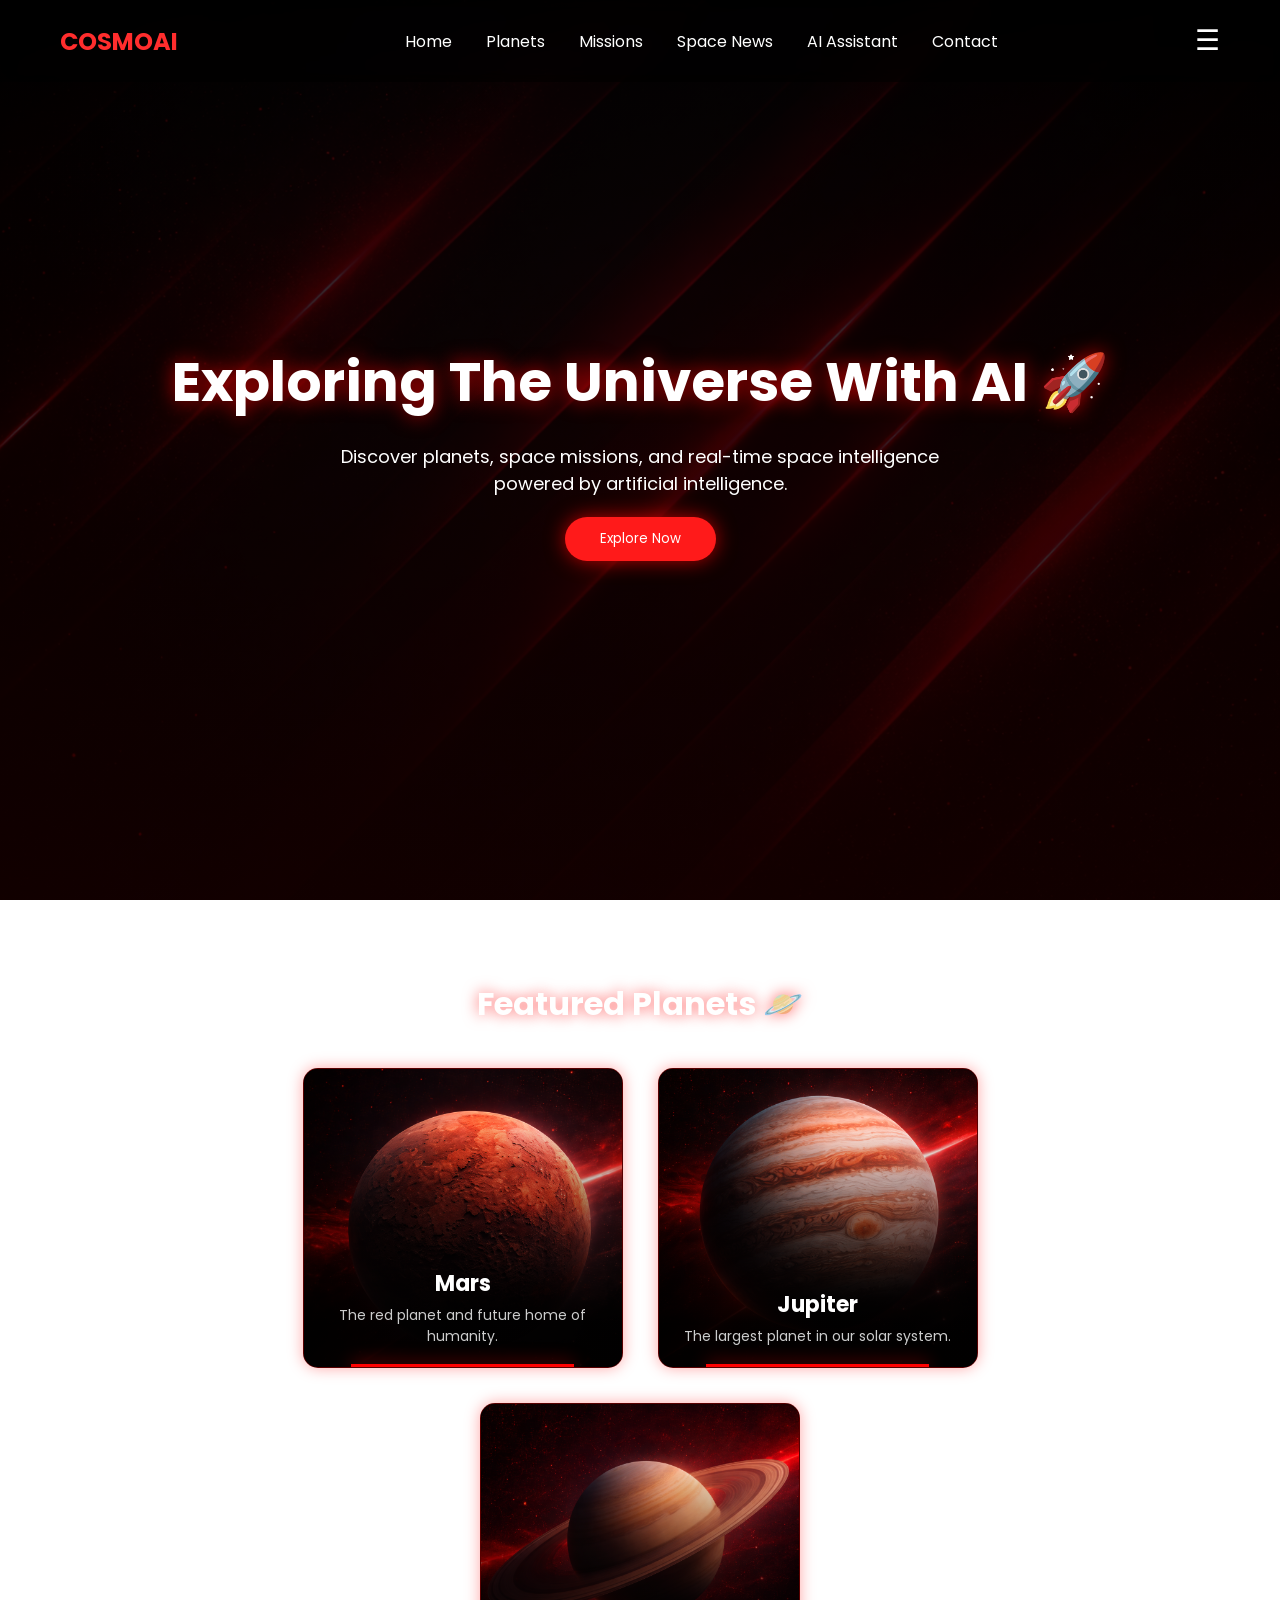
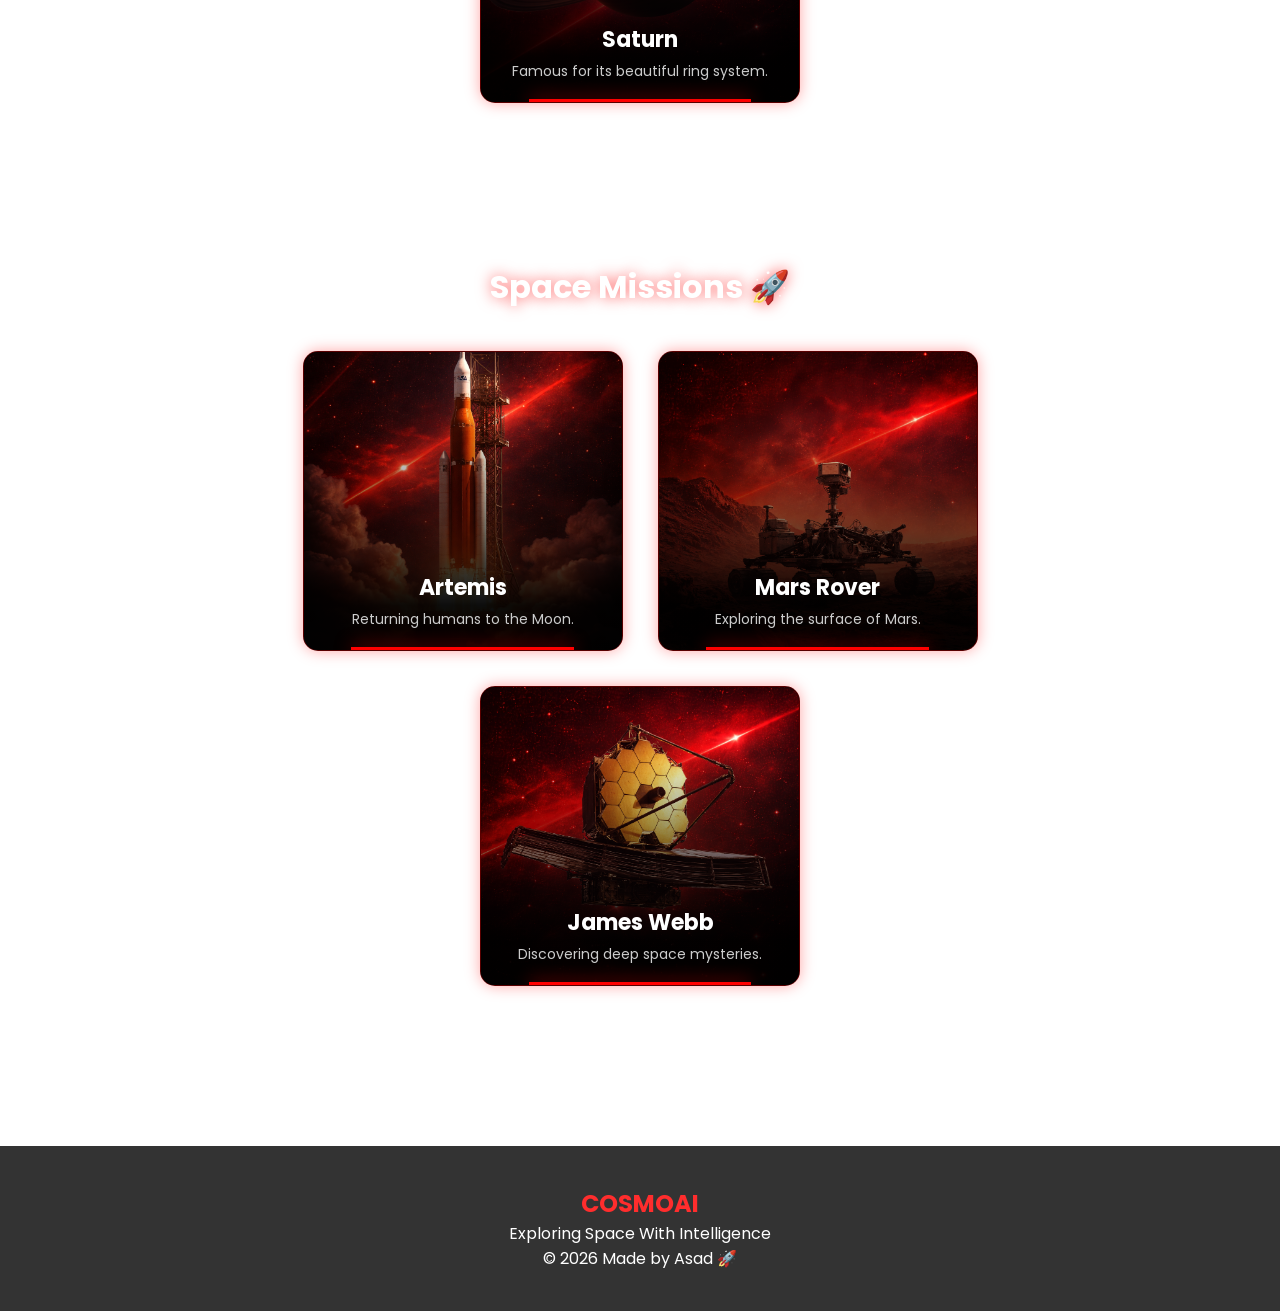
==== front/index.html @ 55594ee5 "good" ====
<!DOCTYPE html>
<html lang="en">
<head>
<meta charset="UTF-8">
<title>CosmoAI</title>
<meta name="viewport" content="width=device-width, initial-scale=1.0">

<link rel="stylesheet" href="index.css">
<link href="https://fonts.googleapis.com/css2?family=Poppins:wght@300;500;700&display=swap" rel="stylesheet">
</head>

<body>

<!-- NAVBAR -->
<header class="navbar">

    <div class="logo">COSMOAI</div>

    <nav class="nav-links">
        <a href="#">Home</a>
        <a href="#">Planets</a>
        <a href="#">Missions</a>
        <a href="#">Space News</a>
        <a href="#">AI Assistant</a>
        <a href="#">Contact</a>
    </nav>

    <!-- MENU BUTTON -->
    <button class="menu-btn" onclick="toggleSidebar()">☰</button>

</header>

<!-- SIDEBAR -->
<div id="sidebar" class="sidebar">

    <span class="close-btn" onclick="toggleSidebar()">✖</span>

    <a href="#">Home</a>
    <a href="#">Planets</a>
    <a href="#">Missions</a>
    <a href="#">Explore</a>
    <a href="#">AI Assistant</a>
    <a href="#">Contact</a>

</div>

<!-- HERO -->
<section class="hero">
<h1>Exploring The Universe With AI 🚀</h1>
<p>
Discover planets, space missions, and real-time space intelligence
powered by artificial intelligence.
</p>
<button class="glow-btn">Explore Now</button>
</section>

<!-- PLANETS --> 
 <section class="section"> 
    <h2>Featured Planets 🪐</h2> 
    <div class="cards"> 
        <div class="card"> 
            <img src="mars1.png"> 
            <div class="card-content"> 
                <h3>Mars</h3> 
                <p>The red planet and future home of humanity.</p> 
            </div> 
        </div> 
        <div class="card"> 
            <img src="jupiter.png"> 
            <div class="card-content"> 
                <h3>Jupiter</h3> 
                <p>The largest planet in our solar system.</p> 
            </div> 
        </div> 
        <div class="card"> 
            <img src="saturn.png"> 
            <div class="card-content"> 
                <h3>Saturn</h3> 
                <p>Famous for its beautiful ring system.</p> 
            </div> 
        </div> 
    </div> 
</section> 

<!-- MISSIONS --> 
 <section class="section"> 
    <h2>Space Missions 🚀</h2> 
    <div class="cards"> 
        <div class="card"> 
            <img src="aretemis1.png"> 
            <div class="card-content"> 
                <h3>Artemis</h3> 
                <p>Returning humans to the Moon.</p> 
            </div> 
        </div> 
        <div class="card"> 
            <img src="mars-rover.png"> 
            <div class="card-content"> 
                <h3>Mars Rover</h3> 
                <p>Exploring the surface of Mars.</p> 
            </div> 
        </div> 
        <div class="card"> 
            <img src="webb.png"> 
            <div class="card-content"> 
                <h3>James Webb</h3> 
                <p>Discovering deep space mysteries.</p> 
            </div> 
        </div> 
    </div> 
</section>

<footer>
<h2>COSMOAI</h2>
<p>Exploring Space With Intelligence</p>
<p>© 2026 Made by Asad 🚀</p>
</footer>

<script src="index.js"></script>

</body>
</html>
---- front/index.css ----
/* =========================
   RESET
========================= */
*{
    margin:0;
    padding:0;
    box-sizing:border-box;
    font-family:'Poppins',sans-serif;
}

body{
    color:white;
    overflow-x:hidden;
}

/* =========================
   BACKGROUND
========================= */
body::before{
    content:"";
    position:fixed;
    width:100%;
    height:100%;
    background:
        linear-gradient(rgba(0,0,0,0.8),rgba(20,0,0,0.85)),
        url("slashes.png");
    background-size:cover;
    background-position:center;
    background-attachment:fixed;
    z-index:-1;
}

/* =========================
   NAVBAR
========================= */
.navbar{
    display:flex;
    justify-content:space-between;
    align-items:center;
    padding:20px 60px;
    background:rgba(0,0,0,0.5);
    backdrop-filter:blur(10px);
    position:fixed;
    width:100%;
    z-index:1000;
}

.logo{
    font-size:24px;
    font-weight:700;
    color:#ff2d2d;
}

.nav-links a{
    color:white;
    text-decoration:none;
    margin-left:30px;
    transition:.3s;
}

.nav-links a:hover{
    color:#ff2d2d;
}

/* =========================
   MENU BUTTON (VISIBLE)
========================= */
.menu-btn{
    font-size:28px;
    background:none;
    border:none;
    color:white;
    cursor:pointer;
    display:block; /* ✅ always visible */
}

/* =========================
   SIDEBAR
========================= */
.sidebar{
    position:fixed;
    top:0;
    left:-260px; /* hidden initially */
    width:260px;
    height:100%;
    background:rgba(0,0,0,0.95);
    backdrop-filter:blur(12px);
    padding-top:80px;
    transition:0.4s ease;
    z-index:2000;
}

/* SHOW SIDEBAR */
.sidebar.active{
    left:0;
}

/* Sidebar Links */
.sidebar a{
    display:block;
    padding:15px 30px;
    color:white;
    text-decoration:none;
    transition:.3s;
}

.sidebar a:hover{
    background:rgba(255,0,0,0.3);
}

/* Close Button */
.close-btn{
    position:absolute;
    top:20px;
    right:20px;
    font-size:24px;
    cursor:pointer;
}

/* =========================
   HERO
========================= */
.hero{
    height:100vh;
    display:flex;
    flex-direction:column;
    justify-content:center;
    align-items:center;
    text-align:center;
    padding:0 20px;
}

.hero h1{
    font-size:55px;
    text-shadow:0 0 20px rgba(255,0,0,0.7);
}

.hero p{
    margin:20px 0;
    max-width:600px;
    font-size:18px;
}

/* =========================
   BUTTON
========================= */
.glow-btn{
    padding:12px 35px;
    border:none;
    border-radius:30px;
    background:#ff1a1a;
    color:white;
    cursor:pointer;
    box-shadow:0 0 20px rgba(255,0,0,0.7);
    transition:.3s;
}

.glow-btn:hover{
    transform:scale(1.1);
    box-shadow:0 0 40px rgba(255,0,0,1);
}

/* =========================
   SECTION
========================= */
.section{
    padding:80px 10%;
    text-align:center;
}

.section h2{
    margin-bottom:40px;
    font-size:32px;
    text-shadow:0 0 15px rgba(255,0,0,0.6);
}

/* =========================
   CARDS
========================= */
.cards{
    display:flex;
    justify-content:center;
    gap:35px;
    flex-wrap:wrap;
}

.card{
    position:relative;
    width:320px;
    height:300px;
    border-radius:15px;
    overflow:hidden;
    background:#000;
    cursor:pointer;
    border:1px solid rgba(255,0,0,.35);
    box-shadow:0 0 15px rgba(255,0,0,.35);
    transition:.4s;
}

.card img{
    width:100%;
    height:100%;
    object-fit:cover;
    transition:.5s;
}

/* Image fixes */
.card img[src*="mars"]{
    object-position:center 40%;
}

.card img[src*="artemis"]{
    object-fit:contain;
    background:black;
}

/* Overlay */
.card::before{
    content:"";
    position:absolute;
    inset:0;
    background:linear-gradient(
        to top,
        rgba(0,0,0,.95) 15%,
        rgba(0,0,0,.5) 45%,
        transparent 80%);
}

/* Text */
.card-content{
    position:absolute;
    bottom:20px;
    left:20px;
    right:20px;
    z-index:2;
}

.card-content h3{
    font-size:22px;
    margin-bottom:5px;
}

.card-content p{
    font-size:14px;
    color:#ccc;
}

/* Glow Line */
.card::after{
    content:"";
    position:absolute;
    bottom:0;
    left:15%;
    width:70%;
    height:3px;
    background:red;
    box-shadow:0 0 18px red;
}

/* Hover */
.card:hover{
    transform:translateY(-10px);
    box-shadow:0 0 35px rgba(255,0,0,.9);
}

.card:hover img{
    transform:scale(1.08);
}

/* =========================
   FOOTER
========================= */
footer{
    background:rgba(0,0,0,0.8);
    padding:40px;
    text-align:center;
    margin-top:80px;
}

footer h2{
    color:#ff2d2d;
}

/* =========================
   MOBILE
========================= */
@media(max-width:900px){

    .nav-links{
        display:none;
    }
}
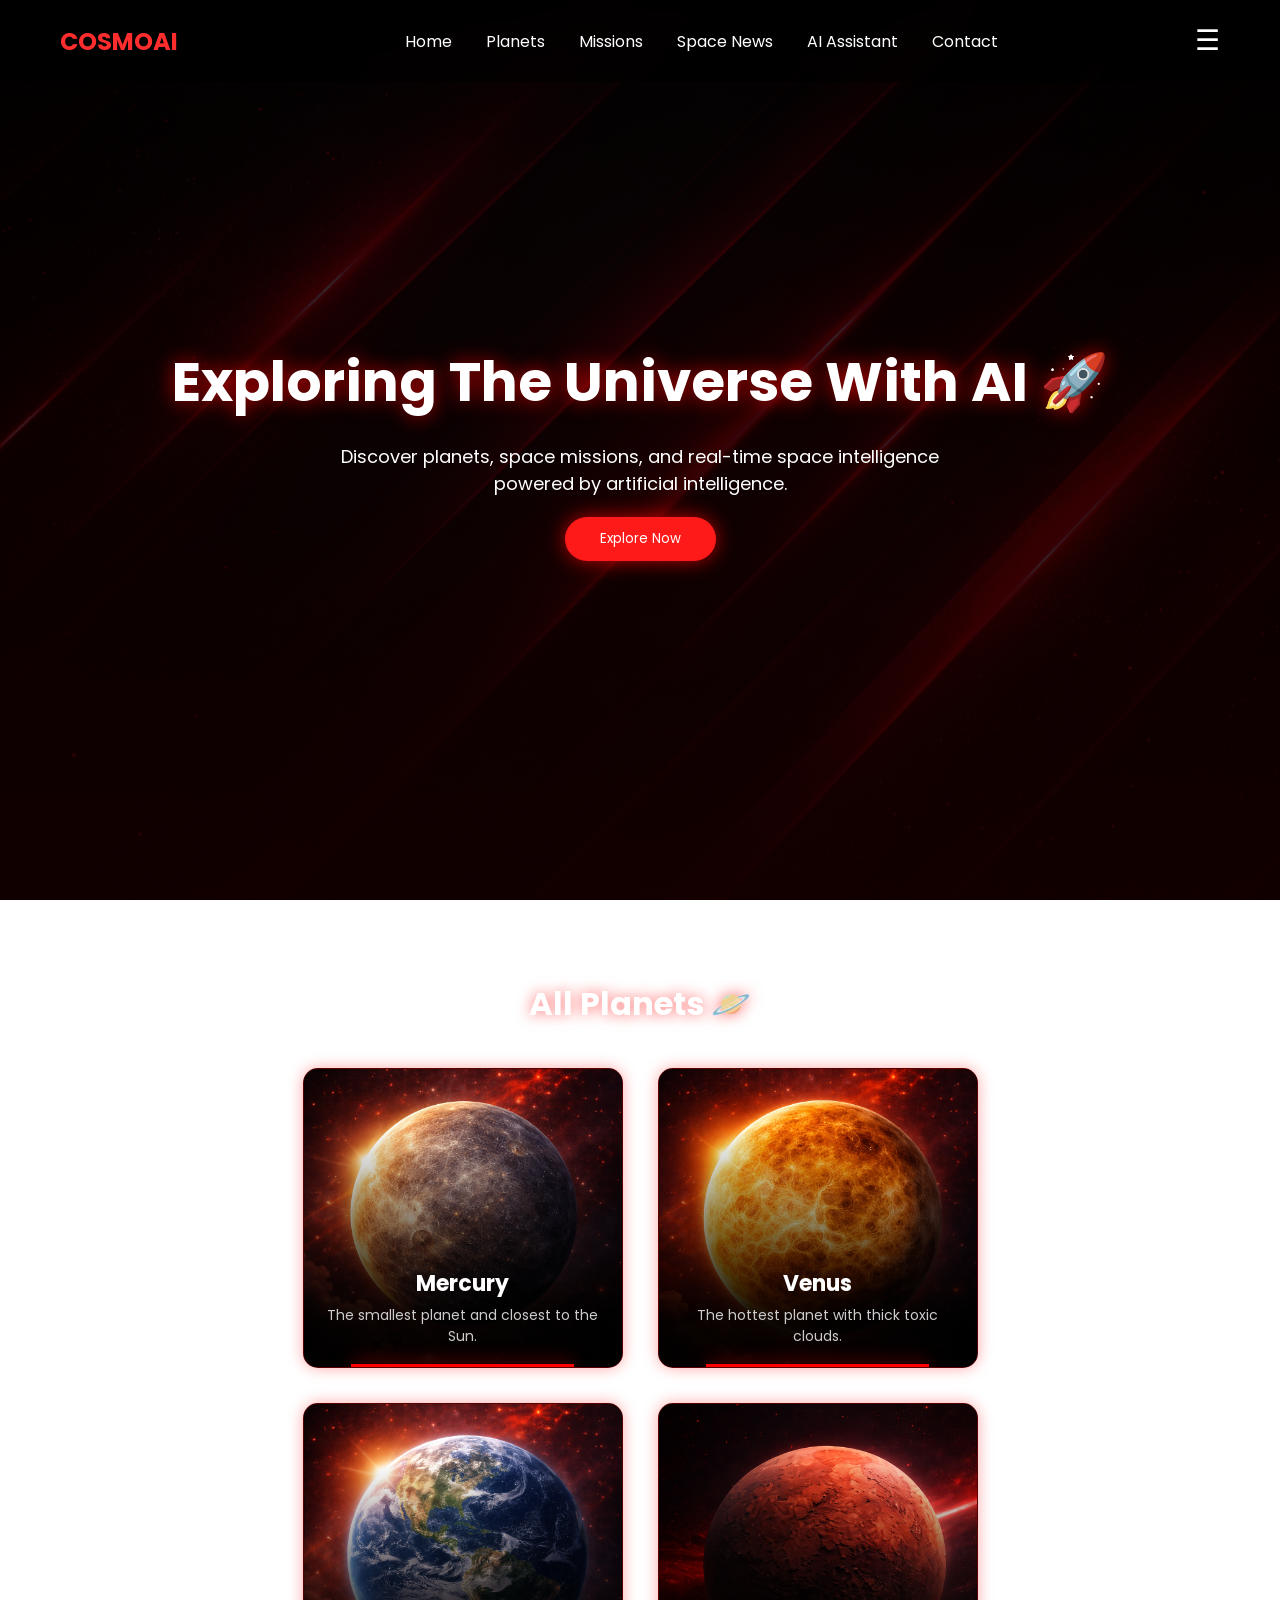
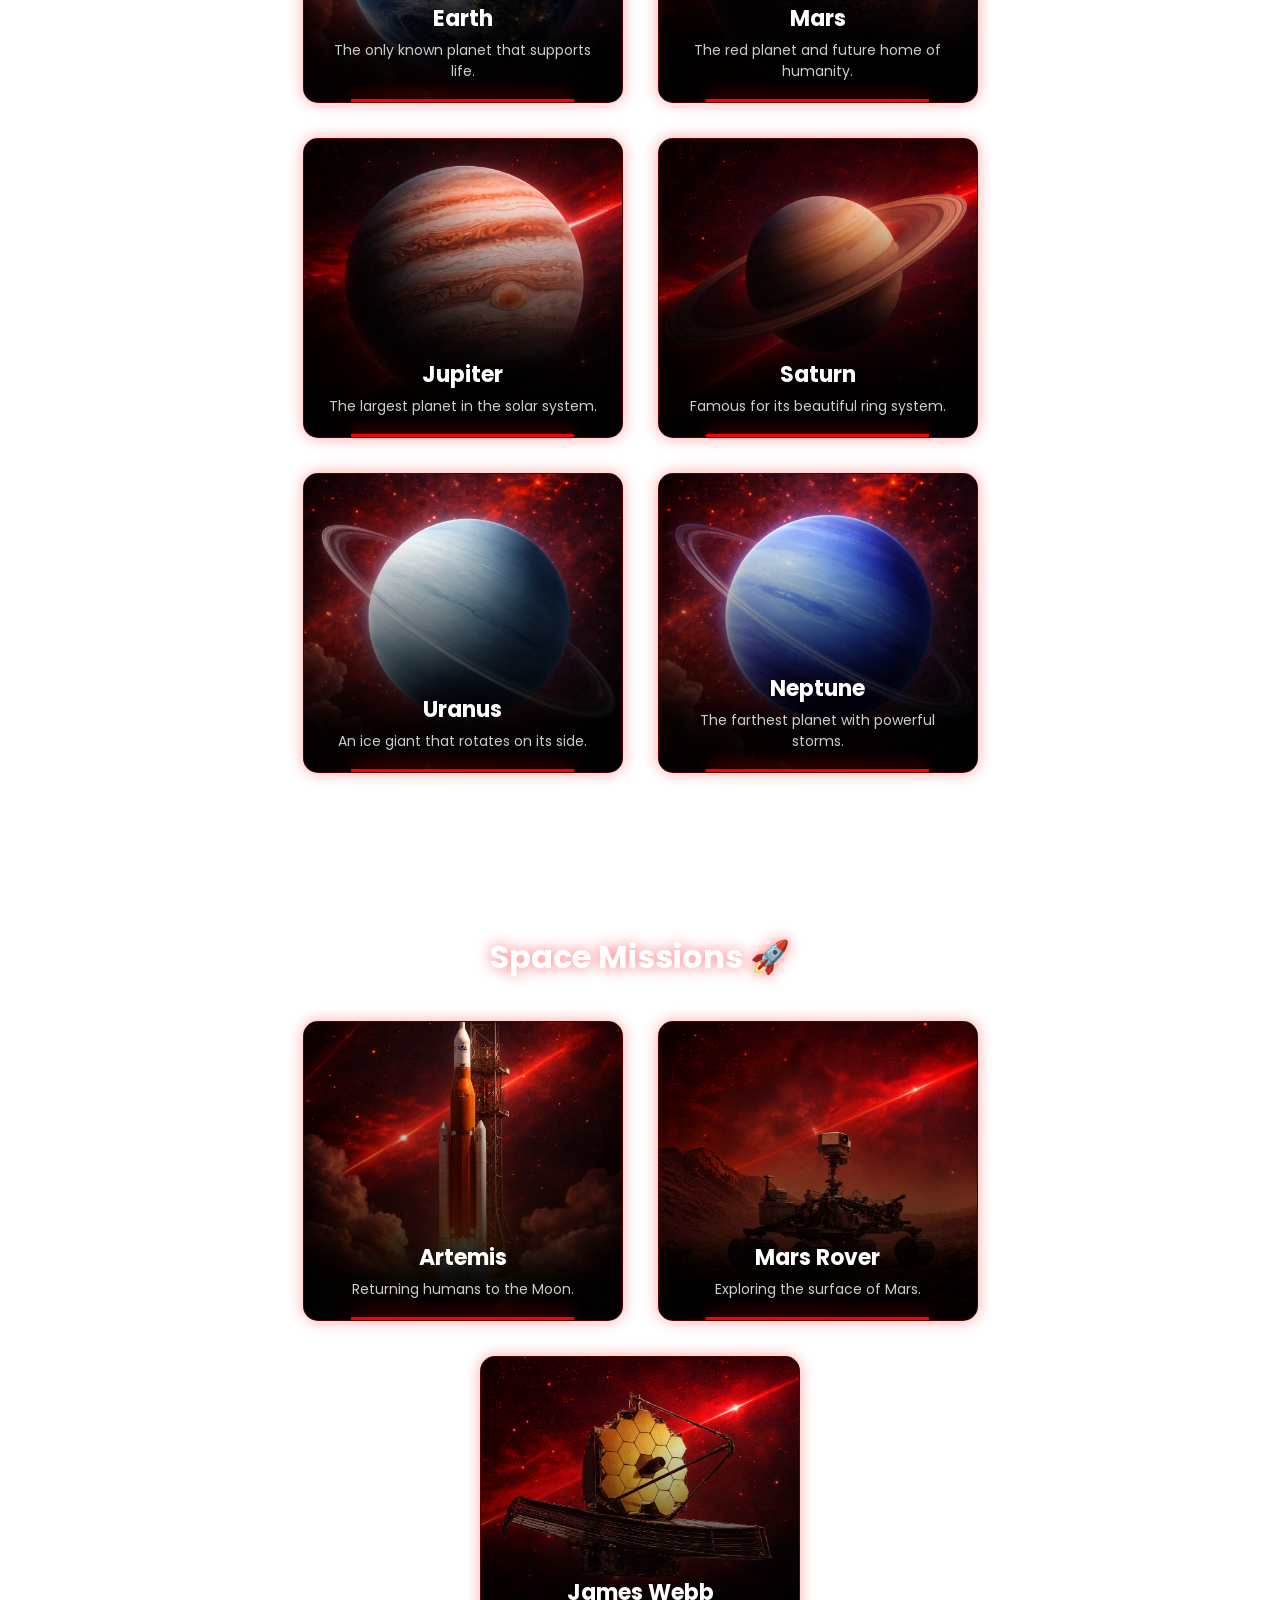
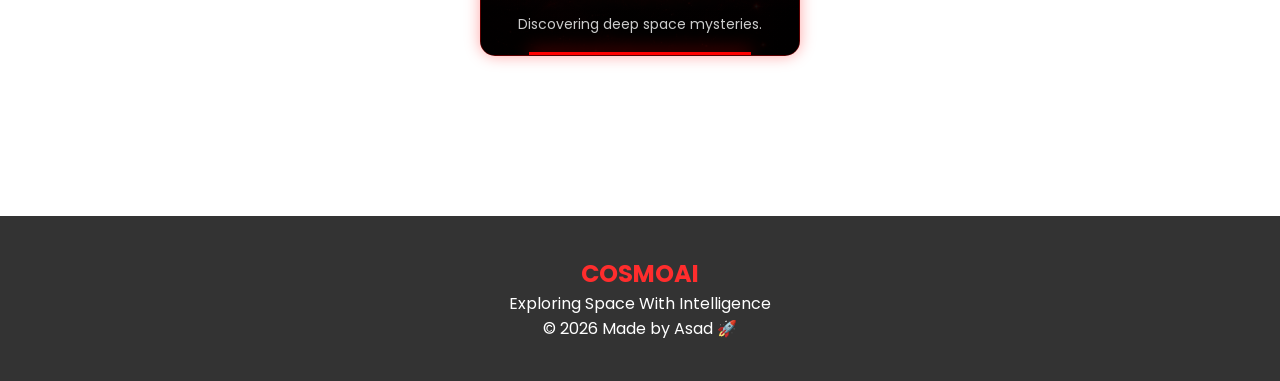
==== commit 46d85149: "ready" ====
--- a/front/index.html
+++ b/front/index.html
@@ -55,31 +55,76 @@
 </section>
 
 <!-- PLANETS --> 
- <section class="section"> 
-    <h2>Featured Planets 🪐</h2> 
-    <div class="cards"> 
-        <div class="card"> 
-            <img src="mars1.png"> 
-            <div class="card-content"> 
-                <h3>Mars</h3> 
-                <p>The red planet and future home of humanity.</p> 
-            </div> 
-        </div> 
-        <div class="card"> 
-            <img src="jupiter.png"> 
-            <div class="card-content"> 
-                <h3>Jupiter</h3> 
-                <p>The largest planet in our solar system.</p> 
-            </div> 
-        </div> 
-        <div class="card"> 
-            <img src="saturn.png"> 
-            <div class="card-content"> 
-                <h3>Saturn</h3> 
-                <p>Famous for its beautiful ring system.</p> 
-            </div> 
-        </div> 
-    </div> 
+ <section class="section">
+<h2>All Planets 🪐</h2>
+
+<div class="cards">
+
+<div class="card">
+<img src="mercury.png">
+<div class="card-content">
+<h3>Mercury</h3>
+<p>The smallest planet and closest to the Sun.</p>
+</div>
+</div>
+
+<div class="card">
+<img src="venus.png">
+<div class="card-content">
+<h3>Venus</h3>
+<p>The hottest planet with thick toxic clouds.</p>
+</div>
+</div>
+
+<div class="card">
+<img src="earth.png">
+<div class="card-content">
+<h3>Earth</h3>
+<p>The only known planet that supports life.</p>
+</div>
+</div>
+
+<div class="card">
+<img src="mars1.png">
+<div class="card-content">
+<h3>Mars</h3>
+<p>The red planet and future home of humanity.</p>
+</div>
+</div>
+
+<div class="card">
+<img src="jupiter.png">
+<div class="card-content">
+<h3>Jupiter</h3>
+<p>The largest planet in the solar system.</p>
+</div>
+</div>
+
+<div class="card">
+<img src="saturn.png">
+<div class="card-content">
+<h3>Saturn</h3>
+<p>Famous for its beautiful ring system.</p>
+</div>
+</div>
+
+<div class="card">
+<img src="uranus.png">
+<div class="card-content">
+<h3>Uranus</h3>
+<p>An ice giant that rotates on its side.</p>
+</div>
+</div>
+
+<div class="card">
+<img src="neptune.png">
+<div class="card-content">
+<h3>Neptune</h3>
+<p>The farthest planet with powerful storms.</p>
+</div>
+</div>
+
+</div>
 </section> 
 
 <!-- MISSIONS --> 
